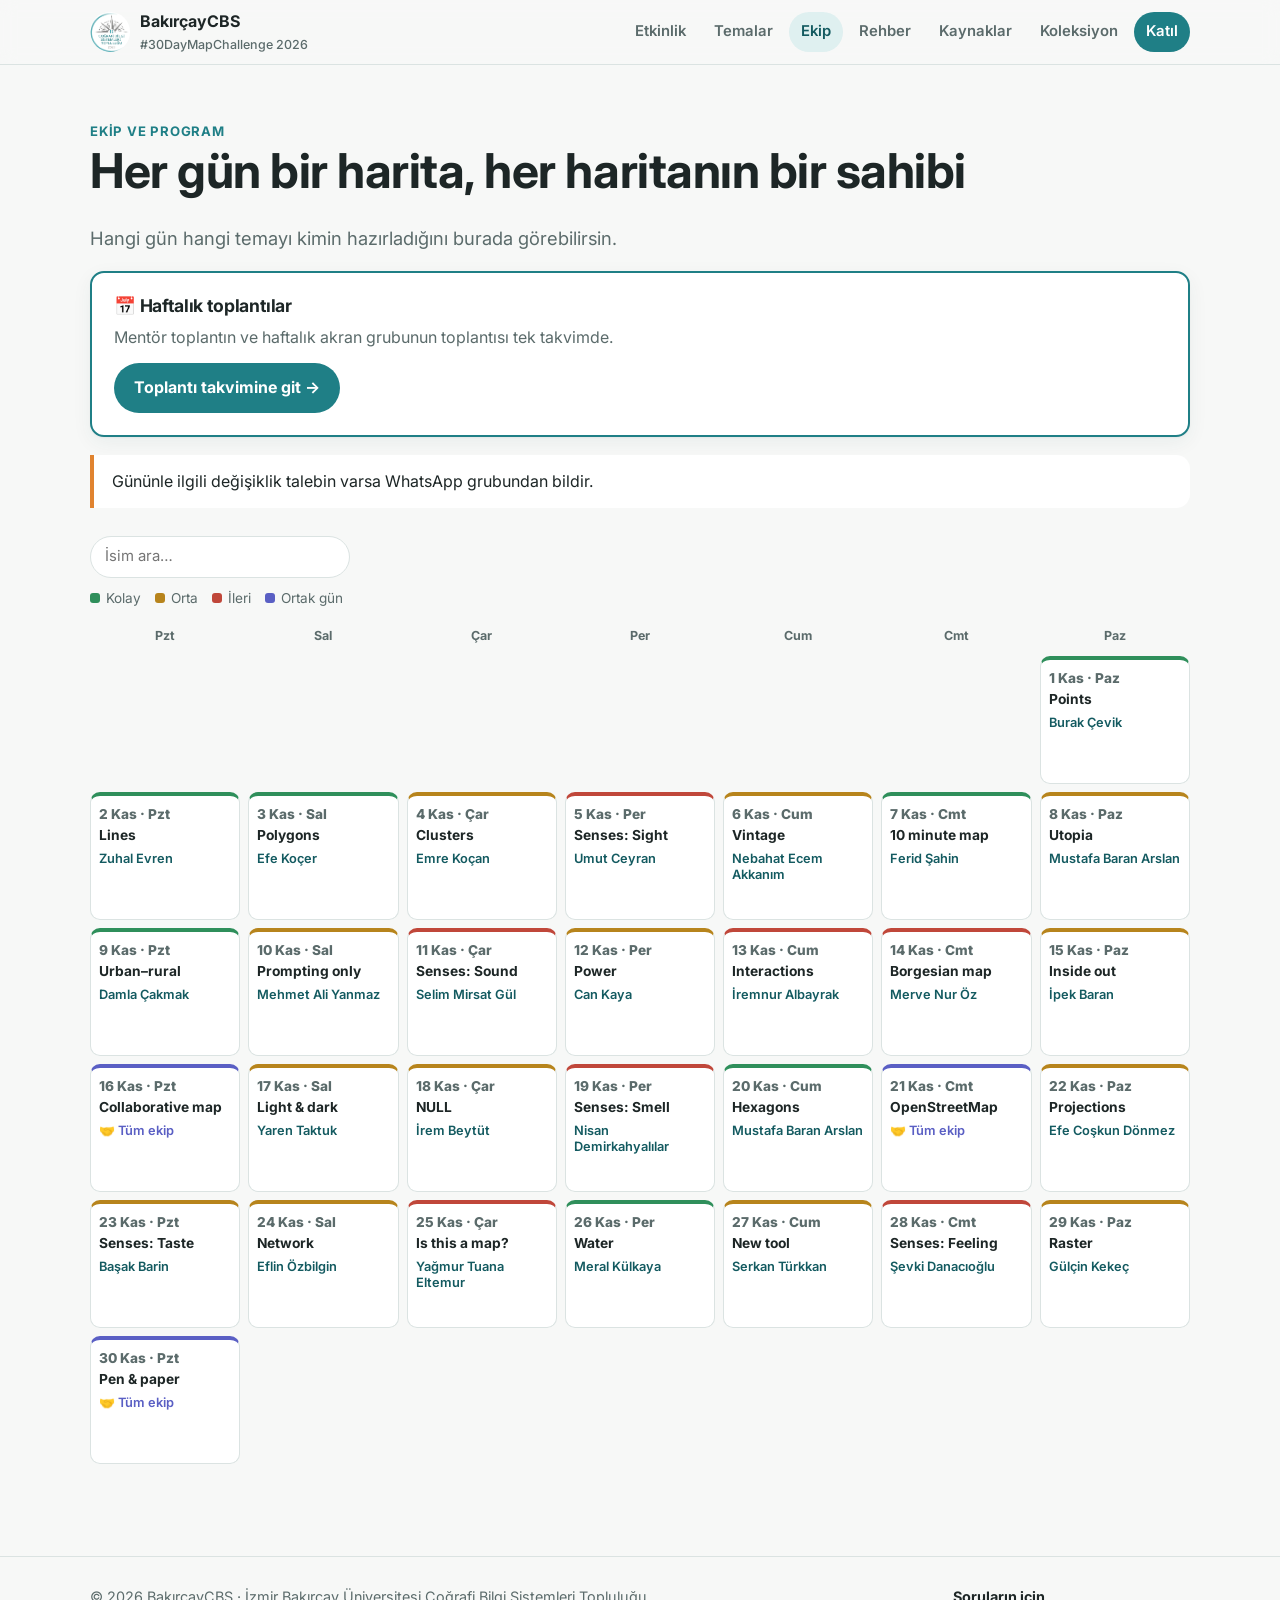
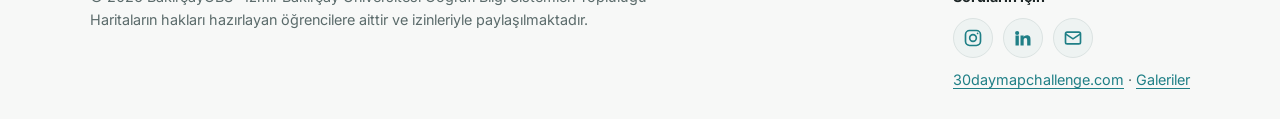
==== ekip.html @ 041f382f "Güncelleme" ====
<!doctype html>
<html lang="tr">
<head>
  <meta charset="utf-8">
  <meta name="viewport" content="width=device-width, initial-scale=1">
  <title>Ekip · BakırçayCBS #30DayMapChallenge 2026</title>
  <meta name="description" content="BakırçayCBS #30DayMapChallenge 2026 ekibi: hangi gün, hangi tema, kim hazırlıyor.">
  <link rel="icon" href="assets/logo.png">
  <link rel="preconnect" href="https://fonts.googleapis.com">
  <link href="https://fonts.googleapis.com/css2?family=Inter:wght@400;500;600;700;800&display=swap" rel="stylesheet">
  <link rel="stylesheet" href="assets/style.css">
</head>
<body data-page="ekip">
  <header id="site-header"></header>

  <main>
    <section class="hero" style="padding-bottom:12px">
      <div class="wrap">
        <div class="eyebrow">Ekip ve program</div>
        <h1>Her gün bir harita, her haritanın bir sahibi</h1>
        <p class="lead">Hangi gün hangi temayı kimin hazırladığını burada görebilirsin.</p>
        <div class="card" style="border:2px solid var(--brand);margin:18px 0">
          <h3 style="margin-top:0">📅 Haftalık toplantılar</h3>
          <p class="muted" style="margin-bottom:12px">Mentör toplantın ve haftalık akran grubunun toplantısı tek takvimde.</p>
          <div class="btn-row" style="margin-top:0"><a class="btn" href="takvim.html">Toplantı takvimine git →</a></div>
        </div>
        <div class="note">Gününle ilgili değişiklik talebin varsa WhatsApp grubundan bildir.</div>
      </div>
    </section>

    <section style="padding-top:0">
      <div class="wrap">
        <div class="ekip-bar">
          <label class="ara">
            <span class="sr-only">İsim ara</span>
            <input type="search" id="ekip-ara" placeholder="İsim ara…" autocomplete="off">
          </label>
        </div>
        <div class="legend">
          <span class="lvl-easy">Kolay</span><span class="lvl-mid">Orta</span>
          <span class="lvl-hard">İleri</span><span class="lvl-group">Ortak gün</span>
        </div>
        <div id="ekip-takvim" class="calendar ekip-cal"></div>
        <p class="muted" id="ara-sonuc" aria-live="polite"></p>
      </div>
    </section>
  </main>

  <dialog id="gun-detay" aria-labelledby="gd-baslik">
    <div class="gd-kutu" id="gd-icerik"></div>
  </dialog>

  <footer id="site-footer"></footer>
  <script src="assets/data.js"></script>
  <script src="assets/ornekler.js"></script>
  <script src="assets/ekip.js"></script>
  <script src="assets/_yerel_notlar.js" onerror="this.remove()"></script>
  <script src="assets/site.js"></script>
  <script src="assets/ekip-sayfa.js"></script>
</body>
</html>
---- assets/style.css ----
/* BakırçayCBS · #30DayMapChallenge 2026 */
:root {
  --bg: #f7f8f7;
  --surface: #ffffff;
  --surface-2: #eef3f2;
  --text: #1d2626;
  --muted: #5b6b6b;
  --line: #dbe3e2;
  --brand: #1f7f86;
  --brand-ink: #135a60;
  --brand-soft: #dff0f0;
  --accent: #e0832f;
  --easy: #2f8f5b;
  --mid: #b7841c;
  --hard: #c0473a;
  --group: #5a5fc4;
  --radius: 14px;
  --shadow: 0 1px 2px rgba(0,0,0,.04), 0 6px 20px rgba(20,60,60,.06);
}
@media (prefers-color-scheme: dark) {
  :root {
    --bg: #111717;
    --surface: #182121;
    --surface-2: #1f2a2a;
    --text: #e6eeed;
    --muted: #9db0ae;
    --line: #2b3838;
    --brand: #4fb7bd;
    --brand-ink: #8fd6da;
    --brand-soft: #1d3436;
    --accent: #f0a159;
    --easy: #5cc58b;
    --mid: #e0b04a;
    --hard: #ef7d70;
    --group: #9da1f0;
    --shadow: none;
  }
}

* { box-sizing: border-box; }
html { scroll-behavior: smooth; overflow-x: clip; }
body {
  margin: 0;
  background: var(--bg);
  color: var(--text);
  font: 16px/1.6 "Inter", system-ui, -apple-system, "Segoe UI", Roboto, sans-serif;
  -webkit-font-smoothing: antialiased;
}
img { max-width: 100%; display: block; }
a { color: var(--brand); text-underline-offset: 3px; }
a:hover { color: var(--brand-ink); }
h1, h2, h3 { line-height: 1.2; letter-spacing: -.01em; margin: 0 0 .5em; }
h1 { font-size: clamp(1.9rem, 4.5vw, 3rem); }
h2 { font-size: clamp(1.35rem, 2.6vw, 1.8rem); margin-top: 0; }
h3 { font-size: 1.1rem; }
p { margin: 0 0 1em; }
.wrap { width: min(1100px, 100% - 32px); margin-inline: auto; }

/* Header */
.site-header {
  position: sticky; top: 0; z-index: 10;
  background: color-mix(in srgb, var(--bg) 88%, transparent);
  backdrop-filter: blur(8px);
  border-bottom: 1px solid var(--line);
}
.site-header .wrap { display: flex; align-items: center; gap: 16px; min-height: 64px; flex-wrap: wrap; }
.brand { display: flex; align-items: center; gap: 10px; text-decoration: none; color: var(--text); font-weight: 700; }
.brand img { width: 40px; height: 40px; border-radius: 50%; background: #fff; }
.brand small { display: block; font-weight: 500; color: var(--muted); font-size: .78rem; }
.nav { display: flex; gap: 4px; margin-left: auto; flex-wrap: wrap; }
.nav a {
  text-decoration: none; color: var(--muted); font-weight: 600; font-size: .93rem;
  padding: 8px 12px; border-radius: 999px;
}
.nav a:hover { background: var(--surface-2); color: var(--text); }
.nav a[aria-current="page"] { background: var(--brand-soft); color: var(--brand-ink); }
.nav a.cta { background: var(--brand); color: #fff; }
.nav a.cta:hover { background: var(--brand-ink); color: #fff; }
@media (prefers-color-scheme: dark) { .nav a.cta { color: #0d1515; } .nav a.cta:hover { color: #0d1515; } }
@media (max-width: 640px) {
  .site-header { position: static; }
  .site-header .wrap { padding: 8px 0; gap: 8px; }
  .nav { margin-left: 0; width: 100%; }
  .nav a { padding: 6px 10px; font-size: .88rem; }
  .theme { scroll-margin-top: 12px; }
}

/* Hero */
.hero { padding: 56px 0 40px; }
.hero .eyebrow { color: var(--brand); font-weight: 700; letter-spacing: .06em; text-transform: uppercase; font-size: .82rem; }
.hero p.lead { font-size: 1.15rem; color: var(--muted); max-width: 680px; }
.hero-grid { display: grid; grid-template-columns: 1.4fr 1fr; gap: 32px; align-items: center; }
@media (max-width: 820px) { .hero-grid { grid-template-columns: 1fr; } }

.countdown {
  background: var(--surface); border: 1px solid var(--line); border-radius: var(--radius);
  padding: 22px; box-shadow: var(--shadow); text-align: center;
}
.countdown .num { font-size: 3.2rem; font-weight: 800; color: var(--brand); line-height: 1; }
.countdown .lbl { color: var(--muted); font-weight: 600; }

.btn {
  display: inline-flex; align-items: center; gap: 8px; text-decoration: none;
  background: var(--brand); color: #fff; font-weight: 700;
  padding: 12px 20px; border-radius: 999px; border: 0;
}
.btn:hover { background: var(--brand-ink); color: #fff; }
.btn.ghost { background: transparent; color: var(--brand); border: 1.5px solid var(--brand); }
.btn.ghost:hover { background: var(--brand-soft); color: var(--brand-ink); }
@media (prefers-color-scheme: dark) { .btn, .btn:hover { color: #0d1515; } }
.btn-row { display: flex; gap: 10px; flex-wrap: wrap; margin-top: 18px; }

/* Sections & cards */
section { padding: 36px 0; }
.card {
  background: var(--surface); border: 1px solid var(--line); border-radius: var(--radius);
  padding: 22px; box-shadow: var(--shadow);
}
.grid-3 { display: grid; grid-template-columns: repeat(3, minmax(0, 1fr)); gap: 16px; }
.grid-2 { display: grid; grid-template-columns: repeat(2, minmax(0, 1fr)); gap: 16px; }
@media (max-width: 820px) { .grid-3, .grid-2 { grid-template-columns: minmax(0, 1fr); } }
code { overflow-wrap: anywhere; }
.muted { color: var(--muted); }
.note {
  border-left: 4px solid var(--accent); background: var(--surface);
  padding: 14px 18px; border-radius: 0 var(--radius) var(--radius) 0; margin: 16px 0;
}

/* Calendar */
.calendar { display: grid; grid-template-columns: repeat(7, minmax(0, 1fr)); gap: 8px; }
.calendar > * { min-width: 0; overflow-wrap: anywhere; }
.calendar .dow { text-align: center; font-size: .78rem; font-weight: 700; color: var(--muted); padding-bottom: 2px; }
.day {
  display: flex; flex-direction: column; gap: 2px; min-height: 92px;
  text-decoration: none; color: var(--text);
  background: var(--surface); border: 1px solid var(--line); border-radius: 10px; padding: 8px;
  border-top: 4px solid var(--lvl, var(--line));
}
.day:hover { border-color: var(--brand); color: var(--text); }
.day .d { font-weight: 800; font-size: .85rem; color: var(--muted); }
.day .t { font-weight: 700; font-size: .86rem; line-height: 1.25; }
.day .tr { font-size: .76rem; color: var(--muted); line-height: 1.2; }
.day.empty { background: transparent; border: 0; }
.day.early { background: repeating-linear-gradient(-45deg, var(--surface), var(--surface) 8px, var(--surface-2) 8px, var(--surface-2) 16px); }
.day .tag { margin-top: auto; font-size: .72rem; font-weight: 700; color: var(--muted); }

/* Countdown grid */
.cd-grid { display: grid; grid-template-columns: repeat(4, 1fr); gap: 8px; margin: 12px 0 10px; }
.cd-grid > div { background: var(--surface-2); border-radius: 10px; padding: 10px 4px; display: flex; flex-direction: column; align-items: center; }
.cd-grid .num { font-size: 2.3rem; font-variant-numeric: tabular-nums; }
.cd-grid span:last-child { font-size: .78rem; color: var(--muted); font-weight: 600; }

/* Map anatomy */
.anatomy { display: grid; grid-template-columns: minmax(0, 420px) 1fr; gap: 28px; align-items: start; }
.anatomy svg { width: 100%; height: auto; border-radius: 10px; box-shadow: var(--shadow); border: 1px solid var(--line); background: #fff; }
.anatomy ol { padding-left: 0; list-style: none; counter-reset: a; margin: 0; display: grid; gap: 12px; }
.anatomy li { counter-increment: a; position: relative; padding-left: 42px; }
.anatomy li::before {
  content: counter(a); position: absolute; left: 0; top: 0; width: 28px; height: 28px; border-radius: 50%;
  background: var(--accent); color: #fff; font-weight: 800; display: grid; place-items: center; font-size: .9rem;
}
.anatomy li small { display: block; color: var(--muted); }
@media (max-width: 820px) { .anatomy { grid-template-columns: 1fr; } }

/* Deadline rule */
.rule-big { font-size: 1.6rem; font-weight: 800; color: var(--brand); line-height: 1.2; margin: 4px 0 8px; }

/* Resources */
.res-list { list-style: none; padding: 0; margin: 0; display: grid; gap: 10px; }
.res-list li { padding-bottom: 10px; border-bottom: 1px solid var(--line); }
.res-list li:last-child { border-bottom: 0; padding-bottom: 0; }
.res-list a { font-weight: 700; }
.res-list span { display: block; color: var(--muted); font-size: .9rem; }
.tips { display: grid; gap: 12px; margin-top: 16px; }
.tips details { background: var(--surface); border: 1px solid var(--line); border-radius: var(--radius); padding: 12px 16px; }
.tips summary { cursor: pointer; font-weight: 700; }
.tips ol { margin: 10px 0 0; padding-left: 20px; }
@media (max-width: 700px) {
  .calendar { grid-template-columns: repeat(2, minmax(0, 1fr)); }
  .calendar .dow, .day.empty { display: none; }
  .day { min-height: 0; }
}

/* Levels */
.lvl-easy { --lvl: var(--easy); }
.lvl-mid { --lvl: var(--mid); }
.lvl-hard { --lvl: var(--hard); }
.lvl-group { --lvl: var(--group); }
.badge {
  display: inline-block; font-size: .74rem; font-weight: 700; padding: 2px 9px; border-radius: 999px;
  color: var(--lvl); border: 1.5px solid var(--lvl);
}
.legend { display: flex; gap: 14px; flex-wrap: wrap; font-size: .85rem; color: var(--muted); margin: 10px 0 16px; }
.legend span::before { content: ""; display: inline-block; width: 10px; height: 10px; border-radius: 3px; background: var(--lvl); margin-right: 6px; }

/* Theme cards */
.filters { display: flex; gap: 8px; flex-wrap: wrap; margin: 8px 0 20px; }
.filters button {
  font: inherit; font-size: .88rem; font-weight: 600; cursor: pointer;
  background: var(--surface); color: var(--muted); border: 1px solid var(--line);
  padding: 7px 14px; border-radius: 999px;
}
.filters button[aria-pressed="true"] { background: var(--brand); color: #fff; border-color: var(--brand); }
@media (prefers-color-scheme: dark) { .filters button[aria-pressed="true"] { color: #0d1515; } }
.themes { display: grid; grid-template-columns: repeat(auto-fill, minmax(300px, 1fr)); gap: 16px; }
.theme { border-top: 4px solid var(--lvl); scroll-margin-top: 90px; }
.theme .head { display: flex; justify-content: space-between; align-items: baseline; gap: 8px; margin-bottom: 4px; }
.theme .num { font-size: .82rem; font-weight: 800; color: var(--muted); }
.theme h3 { margin: 0; }
.theme .tr { color: var(--muted); font-weight: 600; margin-bottom: 8px; }
.theme blockquote { margin: 0 0 10px; font-style: italic; color: var(--muted); font-size: .92rem; }
.theme dl { margin: 0; font-size: .9rem; }
.theme dt { font-weight: 700; margin-top: 8px; }
.theme dd { margin: 0; color: var(--text); }
.theme .flag { margin-top: 10px; font-size: .85rem; background: var(--surface-2); padding: 8px 10px; border-radius: 8px; }
.theme:target { outline: 3px solid var(--brand); }

/* Tables */
.table-wrap { overflow-x: auto; }
table { width: 100%; border-collapse: collapse; font-size: .93rem; }
th, td { text-align: left; padding: 10px 12px; border-bottom: 1px solid var(--line); vertical-align: top; }
th { color: var(--muted); font-size: .8rem; text-transform: uppercase; letter-spacing: .04em; }

/* Steps */
.steps { counter-reset: s; list-style: none; padding: 0; margin: 0; display: grid; gap: 12px; }
.steps li { counter-increment: s; position: relative; padding: 14px 16px 14px 56px; background: var(--surface); border: 1px solid var(--line); border-radius: var(--radius); }
.steps li::before {
  content: counter(s); position: absolute; left: 16px; top: 14px;
  width: 28px; height: 28px; border-radius: 50%; background: var(--brand-soft); color: var(--brand-ink);
  display: grid; place-items: center; font-weight: 800; font-size: .9rem;
}

/* Form embed */
.form-frame { width: 100%; min-height: 1400px; border: 0; border-radius: var(--radius); background: #fff; }

/* Collection */
.gallery { display: grid; grid-template-columns: repeat(auto-fill, minmax(260px, 1fr)); gap: 18px; }
.map-card { padding: 0; overflow: hidden; }
.map-card img { aspect-ratio: 4 / 5; object-fit: cover; width: 100%; background: var(--surface-2); }
.map-card .body { padding: 14px 16px; }
.map-card .meta { font-size: .85rem; color: var(--muted); }
.empty-state { text-align: center; padding: 48px 20px; }

/* Footer */
.site-footer { border-top: 1px solid var(--line); margin-top: 40px; padding: 28px 0; color: var(--muted); font-size: .9rem; }
.site-footer .wrap { display: flex; gap: 16px; justify-content: space-between; flex-wrap: wrap; }
.site-footer .contact { display: flex; flex-direction: column; gap: 4px; }
.site-footer .contact strong { color: var(--text); }
.contact-box { margin-top: 20px; }
.contact-box h3 { margin-top: 0; }
.contact-box .btn { overflow-wrap: anywhere; }

/* Example maps */
.ornekler { margin-top: 12px; border-top: 1px dashed var(--line); padding-top: 10px; font-size: .88rem; }
.ornekler summary { cursor: pointer; font-weight: 700; color: var(--brand-ink); }
.ornekler ul { list-style: none; padding: 0; margin: 8px 0; display: grid; gap: 8px; }
.ornekler li a { font-weight: 600; overflow-wrap: anywhere; }
.ornekler li span { display: block; color: var(--muted); font-size: .8rem; }
.ornekler small { color: var(--muted); }

/* İletişim ikonları */
.social { display: flex; gap: 10px; margin: 6px 0; }
.social a { width: 40px; height: 40px; border-radius: 50%; display: grid; place-items: center; background: var(--surface-2); color: var(--brand); border: 1px solid var(--line); text-decoration: none; }
.social a:hover, .social a:focus-visible { background: var(--brand); color: #fff; border-color: var(--brand); }

/* Ekip sayfası */
.sr-only { position: absolute; width: 1px; height: 1px; overflow: hidden; clip: rect(0 0 0 0); white-space: nowrap; }
.stats { display: grid; grid-template-columns: repeat(5, minmax(0, 1fr)); gap: 10px; margin-top: 18px; max-width: 760px; }
.stats > div { background: var(--surface); border: 1px solid var(--line); border-radius: 12px; padding: 12px 8px; text-align: center; display: flex; flex-direction: column; }
.stats .num { font-size: 1.7rem; font-weight: 800; color: var(--brand); line-height: 1.1; font-variant-numeric: tabular-nums; }
.stats span:last-child { font-size: .78rem; color: var(--muted); font-weight: 600; }
@media (max-width: 640px) { .stats { grid-template-columns: repeat(3, minmax(0, 1fr)); } }
.ekip-bar { display: flex; justify-content: space-between; align-items: center; gap: 12px; flex-wrap: wrap; }
.ekip-bar .filters { margin: 0; }
.ara input { font: inherit; font-size: .93rem; padding: 8px 14px; border-radius: 999px; border: 1px solid var(--line); background: var(--surface); color: var(--text); width: min(260px, 100%); }
.ara input:focus { outline: 2px solid var(--brand); border-color: var(--brand); }
.ekip-cal .day { min-height: 128px; cursor: pointer; }
.ekip-cal .day .d { display: flex; align-items: center; gap: 6px; }
.ekip-cal .kisiler { display: flex; flex-direction: column; gap: 1px; margin-top: 4px; }
.kisi { font-size: .8rem; font-weight: 600; color: var(--brand-ink); line-height: 1.3; border-radius: 4px; }
.kisi.bos { color: var(--muted); font-weight: 500; font-style: italic; }
.kisi.hep { color: var(--group); }
.kisi.bulundu { background: color-mix(in srgb, var(--accent) 28%, transparent); }
.soluk { opacity: .28; }
.yerel { white-space: nowrap; font-style: normal; font-size: .66rem; font-weight: 700; color: var(--muted); border: 1px solid var(--line); border-radius: 999px; padding: 0 5px; margin-left: 4px; vertical-align: 1px; }
.yerel.teklif, .yerel.gec { color: var(--accent); border-color: var(--accent); }
.yerel-nokta { width: 8px; height: 8px; border-radius: 50%; background: var(--accent); display: inline-block; }
#ekip-liste { padding: 8px 16px 16px; }
#ekip-liste tr[data-n] { cursor: pointer; }
#ekip-liste tbody tr:hover, #ekip-liste tbody tr:focus-visible { background: var(--surface-2); outline: none; }
.lvl-cizgi { display: inline-block; width: 10px; height: 10px; border-radius: 3px; background: var(--lvl); margin-right: 6px; }

/* Gün detayı */
#gun-detay { border: 0; padding: 0; border-radius: var(--radius); background: var(--surface); color: var(--text); width: min(640px, 100% - 32px); max-height: calc(100vh - 48px); box-shadow: 0 20px 60px rgba(0,0,0,.25); }
#gun-detay::backdrop { background: rgba(10, 25, 25, .55); }
.gd-kutu { padding: 22px 24px 20px; }
.gd-ust { display: flex; align-items: center; gap: 10px; margin-bottom: 8px; }
.gd-ust .num { font-size: .82rem; font-weight: 800; color: var(--muted); }
.gd-kapat { margin-left: auto; font: inherit; font-size: 1.6rem; line-height: 1; background: none; border: 0; color: var(--muted); cursor: pointer; padding: 0 4px; border-radius: 8px; }
.gd-kapat:hover, .gd-kapat:focus-visible { color: var(--text); background: var(--surface-2); }
#gun-detay h2 { margin: 0; }
.gd-tr { color: var(--muted); font-weight: 600; margin-bottom: 8px; }
#gun-detay blockquote { margin: 0 0 14px; font-style: italic; color: var(--muted); }
.gd-blok { margin-top: 14px; }
.gd-blok h3 { font-size: .8rem; text-transform: uppercase; letter-spacing: .05em; color: var(--muted); margin-bottom: 6px; }
.gd-kisiler { display: flex; flex-wrap: wrap; gap: 8px; }
.gd-kisiler .kisi { font-size: 1rem; background: var(--brand-soft); padding: 6px 12px; border-radius: 999px; }
.gd-tarih { display: grid; grid-template-columns: repeat(2, minmax(0, 1fr)); gap: 10px; margin: 14px 0 0; }
.gd-tarih > div { background: var(--surface-2); border-radius: 10px; padding: 10px 12px; }
.gd-tarih dt { font-size: .78rem; font-weight: 700; color: var(--muted); }
.gd-tarih dd { margin: 0; font-weight: 700; }
.gd-bos { border: 1.5px dashed var(--line); border-radius: 12px; padding: 22px; text-align: center; color: var(--muted); }
.gd-harita { margin: 0; }
.gd-harita img { border-radius: 10px; border: 1px solid var(--line); max-height: 60vh; margin-inline: auto; }
.gd-harita figcaption { margin-top: 8px; font-size: .92rem; }
.gd-yerel { margin-top: 14px; border-left: 4px solid var(--accent); background: var(--surface-2); padding: 10px 14px; border-radius: 0 10px 10px 0; font-size: .9rem; }
.gd-yerel ul { margin: 6px 0 0; padding-left: 18px; }
.gd-alt { display: flex; justify-content: space-between; align-items: center; gap: 10px; flex-wrap: wrap; margin-top: 18px; padding-top: 14px; border-top: 1px solid var(--line); }
.gd-gez { display: flex; gap: 8px; }
.gd-gez .btn { padding: 6px 14px; }
.senaryo { margin-top: 18px; max-width: 760px; padding: 16px 18px; border-left: 4px solid var(--accent); }
.senaryo .filters { margin: 10px 0 8px; }
.senaryo-tablo { font-size: .88rem; }
.senaryo-tablo th, .senaryo-tablo td { padding: 5px 10px; }
.senaryo-tablo td:not(:first-child), .senaryo-tablo th:not(:first-child) { text-align: center; font-variant-numeric: tabular-nums; }
.senaryo-tablo td.aktif { font-weight: 800; color: var(--brand-ink); background: var(--brand-soft); }
.day.degisti, tr.degisti td:first-child { box-shadow: inset 0 0 0 2px var(--accent); }
.degisti-ornek { display: inline-block; width: 12px; height: 12px; border-radius: 3px; box-shadow: inset 0 0 0 2px var(--accent); vertical-align: -1px; }
.yerel.sinif { color: var(--muted); }
.yerel.den { color: var(--brand-ink); border-color: var(--brand); }
.yerel.eski { color: var(--accent); border-style: dashed; border-color: var(--accent); }
.aday { display: block; font-size: .72rem; color: var(--accent); line-height: 1.3; margin-top: 2px; }
.aday b { font-weight: 700; }
.bosta-liste { list-style: none; margin: 10px 0 0; padding: 0; display: grid; grid-template-columns: repeat(auto-fill, minmax(230px, 1fr)); gap: 6px 16px; }
.bosta-liste li { display: flex; justify-content: space-between; align-items: center; gap: 8px; border-bottom: 1px solid var(--line); padding: 4px 0; }
.tercihler { display: flex; gap: 4px; }
.tercihler a { font-size: .75rem; font-weight: 700; min-width: 26px; text-align: center; padding: 1px 6px; border-radius: 999px; background: var(--brand-soft); color: var(--brand-ink); text-decoration: none; }
.tercihler a.dolu { background: transparent; color: var(--muted); text-decoration: line-through; border: 1px solid var(--line); }

/* Kamp sayfası */
.kamp-icindekiler { display: flex; flex-wrap: wrap; gap: 8px; margin-top: 16px; }
.kamp-icindekiler a { font-size: .85rem; font-weight: 600; text-decoration: none; padding: 6px 12px; border-radius: 999px; background: var(--surface); border: 1px solid var(--line); color: var(--brand-ink); }
.kamp-icindekiler a:hover { border-color: var(--brand); }
section[id] { scroll-margin-top: 80px; }
.adimlar { list-style: none; padding: 0; margin: 0; display: grid; gap: 10px; }
.adimlar li { background: var(--surface); border: 1px solid var(--line); border-radius: var(--radius); padding: 14px 16px 14px 92px; position: relative; }
.adimlar .zaman { position: absolute; left: 16px; top: 14px; font-weight: 800; color: var(--brand); font-variant-numeric: tabular-nums; }
.adimlar p { margin: 4px 0 8px; color: var(--muted); }
.yz { display: inline-block; font-size: .78rem; font-weight: 700; padding: 2px 10px; border-radius: 999px; border: 1.5px solid var(--yz); color: var(--yz); }
.y-yesil { --yz: var(--easy); } .y-sari { --yz: var(--mid); } .y-kirmizi { --yz: var(--hard); }
.isik .card { border-top: 4px solid var(--yz); }
.isik ul { margin: 0; padding-left: 18px; display: grid; gap: 6px; font-size: .93rem; }
.promptlar { display: grid; grid-template-columns: repeat(auto-fill, minmax(min(100%, 420px), 1fr)); gap: 14px; }
.prompt-ust { display: flex; justify-content: space-between; align-items: center; gap: 10px; margin-bottom: 8px; }
.prompt pre, .sablon { white-space: pre-wrap; overflow-wrap: anywhere; font: .88rem/1.55 ui-monospace, "Cascadia Mono", Consolas, monospace; background: var(--surface-2); padding: 12px 14px; border-radius: 10px; margin: 0 0 10px; }
.kopyala { padding: 6px 14px; font-size: .85rem; cursor: pointer; font-family: inherit; }
.moduller { display: grid; gap: 14px; }
.modul { scroll-margin-top: 80px; }
.modul-ust { display: flex; align-items: center; gap: 12px; margin-bottom: 4px; }
.modul-ust h3 { margin: 0; }
.modul-no { width: 32px; height: 32px; border-radius: 50%; display: grid; place-items: center; background: var(--brand-soft); color: var(--brand-ink); font-weight: 800; flex: none; }
.modul .res-list { margin: 10px 0; }
.alistirma { background: var(--surface-2); border-radius: 10px; padding: 10px 14px; font-size: .92rem; margin-top: 10px; }
.kontrol-listesi { list-style: none; padding: 0; margin: 0; display: grid; gap: 8px; }
.kontrol-listesi label { display: flex; gap: 10px; align-items: flex-start; cursor: pointer; }
.kontrol-listesi input { width: 18px; height: 18px; margin-top: 3px; accent-color: var(--brand); flex: none; }
@media (max-width: 640px) { .adimlar li { padding-left: 16px; } .adimlar .zaman { position: static; display: block; } }
.kgrup { border-top: 1px solid var(--line); padding: 10px 0 2px; }
.kgrup summary { cursor: pointer; font-weight: 700; color: var(--brand-ink); }
.kgrup .res-list { margin: 10px 0 6px; }

/* Toplantı takvimi */
.t-genel { --tc: #1f7f86; } .t-mentor { --tc: #5a5fc4; } .t-akran { --tc: #2f8f5b; } .t-koord { --tc: #b7841c; } .t-final { --tc: #c0473a; }
@media (prefers-color-scheme: dark) { .t-genel { --tc: #4fb7bd; } .t-mentor { --tc: #9da1f0; } .t-akran { --tc: #5cc58b; } .t-koord { --tc: #e0b04a; } .t-final { --tc: #ef7d70; } }
.takvim-bar { display: flex; flex-wrap: wrap; gap: 12px; align-items: center; justify-content: space-between; margin-bottom: 14px; }
.takvim-bar .filters { margin: 0; }
.takvim-bar .filters button i { display: inline-block; width: 10px; height: 10px; border-radius: 3px; background: var(--tc); margin-right: 6px; }
.takvim-bar .filters button[aria-pressed="false"] { opacity: .45; text-decoration: line-through; }
.takvim-bar .filters button[aria-pressed="true"] { background: var(--surface); color: var(--text); border-color: var(--tc); }
.kisi-sec { display: flex; align-items: center; gap: 8px; font-weight: 700; }
.kisi-sec select { font: inherit; padding: 8px 12px; border-radius: 999px; border: 1px solid var(--line); background: var(--surface); color: var(--text); max-width: 230px; }
.tk { display: grid; gap: 16px; }
.tk-hafta { background: var(--surface); border: 1px solid var(--line); border-radius: var(--radius); overflow: hidden; }
.tk-baslik { display: flex; justify-content: space-between; gap: 8px; padding: 10px 14px; background: var(--surface-2); font-size: .92rem; }
.tk-baslik span { color: var(--muted); }
.tk-gunler { display: grid; grid-template-columns: repeat(7, minmax(0, 1fr)); }
.tk-gun { border-left: 1px solid var(--line); padding: 8px 6px; min-height: 96px; display: flex; flex-direction: column; gap: 5px; min-width: 0; }
.tk-gun:first-child { border-left: 0; }
.tk-gun.hs { background: color-mix(in srgb, var(--surface-2) 45%, transparent); }
.tk-gun.bugun { box-shadow: inset 0 0 0 2px var(--accent); }
.tk-tarih { font-size: .78rem; color: var(--muted); }
.tk-tarih b { color: var(--text); font-size: .95rem; }
.tk-olay { border-left: 3px solid var(--tc); background: color-mix(in srgb, var(--tc) 12%, transparent); border-radius: 4px 6px 6px 4px; padding: 4px 6px; font-size: .76rem; line-height: 1.3; overflow-wrap: anywhere; }
.tk-olay .tk-saat { font-weight: 800; color: var(--tc); margin-right: 4px; }
.tk-olay .tk-ad { font-weight: 700; }
.tk-olay small { display: block; color: var(--muted); font-size: .7rem; }
.tk-olay.plan { border-left-style: dashed; background: transparent; outline: 1px dashed color-mix(in srgb, var(--tc) 50%, transparent); }
@media (max-width: 820px) {
  .tk-gunler { grid-template-columns: minmax(0, 1fr); }
  .tk-gun { border-left: 0; border-top: 1px solid var(--line); min-height: 0; flex-direction: row; flex-wrap: wrap; align-items: flex-start; }
  .tk-gun.bos { display: none; }
  .tk-tarih { width: 72px; flex: none; padding-top: 4px; }
  .tk-olay { flex: 1 1 200px; font-size: .82rem; }
}
.steps-kisa { margin: 0 0 12px; padding-left: 20px; display: grid; gap: 6px; }
.akran-gruplar { display: grid; gap: 8px; font-size: .9rem; }
.akran-gruplar span { display: block; color: var(--muted); }
.akran-tablo td, .akran-tablo th { text-align: center; white-space: nowrap; }
.akran-tablo td:first-child, .akran-tablo th:first-child { text-align: left; }
.akran-tablo td.eksik { color: var(--hard); font-weight: 600; }
.durum { font-size: .82rem; font-weight: 600; }
.durum.yapildi { color: var(--easy); } .durum.plan { color: var(--mid); }
/* Toplantı takvimi: challenge takvimi ızgarası */
.tk-cal .day { min-height: 118px; gap: 4px; cursor: default; }
.tk-cal .day:hover { border-color: var(--line); }
.tk-cal .day.tk-disi { --lvl: var(--line); background: color-mix(in srgb, var(--surface-2) 60%, var(--surface)); }
.tk-cal .day.bugun { outline: 2px solid var(--accent); outline-offset: -2px; }
.tk-cal .day .t { margin-bottom: 2px; }
.tk-cal .tk-olay { font-size: .72rem; padding: 3px 5px; }
.tk-cal .tk-olay .tk-saat { display: block; margin: 0; }
.tk-cal .tk-olay small { font-size: .68rem; }
@media (max-width: 700px) {
  .tk-cal .day.bos { display: none; }
  .tk-cal .tk-olay { font-size: .78rem; }
}
.hafta-sec { margin: 0 0 6px; }
.hafta-sec button { padding: 5px 11px; font-size: .8rem; }
.akran-gruplar .benim, .akran-tablo td.benim { background: color-mix(in srgb, var(--accent) 14%, transparent); border-radius: 8px; }
.akran-gruplar > div:not(.filters) { padding: 4px 6px; }
.akran-tablo td { white-space: normal; min-width: 150px; vertical-align: top; text-align: left; }
.akran-tablo .uyeler { display: block; font-size: .72rem; color: var(--muted); margin-top: 3px; }
.akran-tablo .katilmayan { display: block; font-size: .76rem; color: var(--hard); font-weight: 600; }
.durum.eksik { color: var(--hard); }
.tk-olay.eksikli small { color: var(--hard); font-weight: 600; }
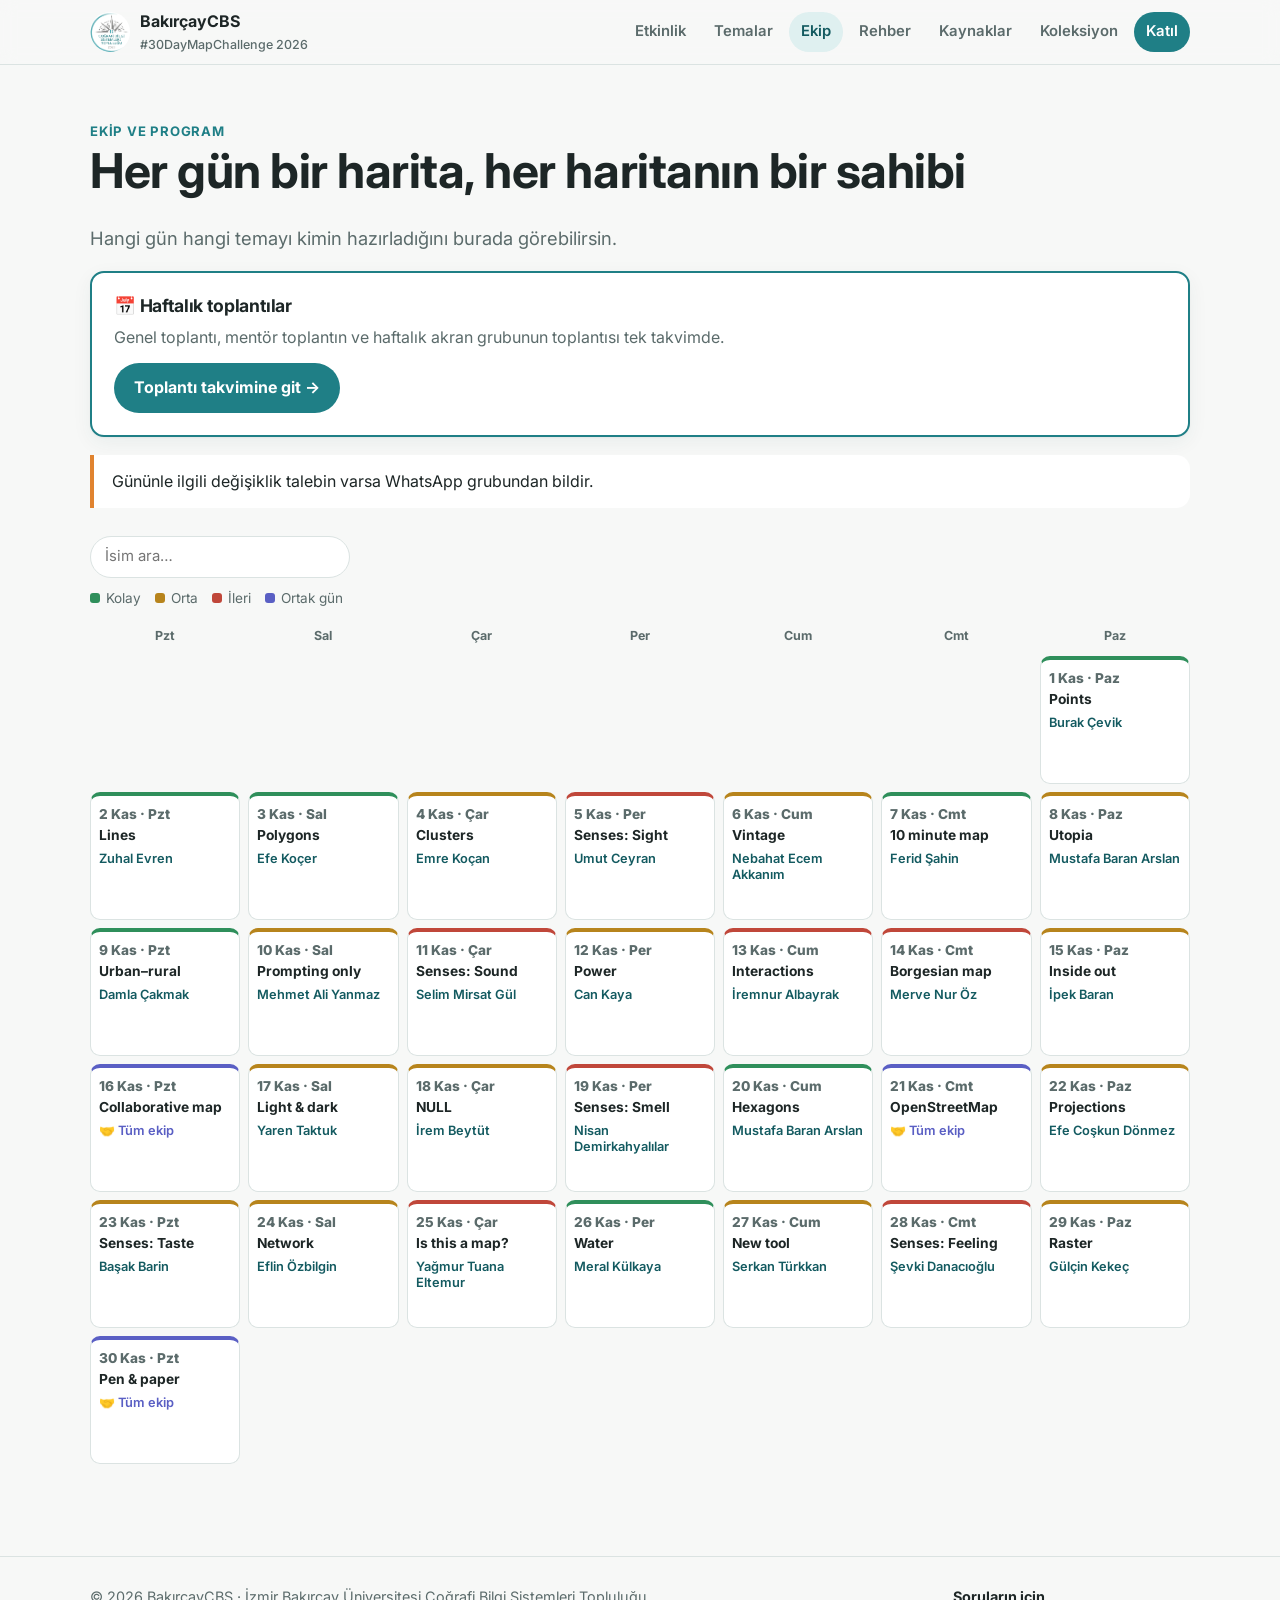
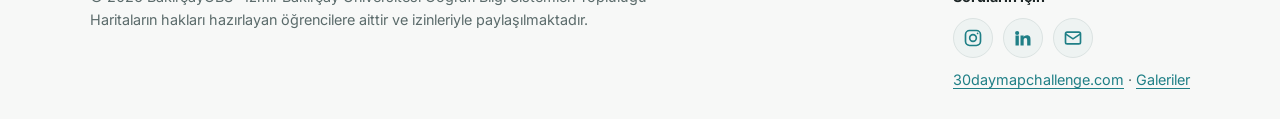
==== commit a69287d7: "Güncelleme" ====
--- a/ekip.html
+++ b/ekip.html
@@ -21,7 +21,7 @@
         <p class="lead">Hangi gün hangi temayı kimin hazırladığını burada görebilirsin.</p>
         <div class="card" style="border:2px solid var(--brand);margin:18px 0">
           <h3 style="margin-top:0">📅 Haftalık toplantılar</h3>
-          <p class="muted" style="margin-bottom:12px">Mentör toplantın ve haftalık akran grubunun toplantısı tek takvimde.</p>
+          <p class="muted" style="margin-bottom:12px">Genel toplantı, mentör toplantın ve haftalık akran grubunun toplantısı tek takvimde.</p>
           <div class="btn-row" style="margin-top:0"><a class="btn" href="takvim.html">Toplantı takvimine git →</a></div>
         </div>
         <div class="note">Gününle ilgili değişiklik talebin varsa WhatsApp grubundan bildir.</div>
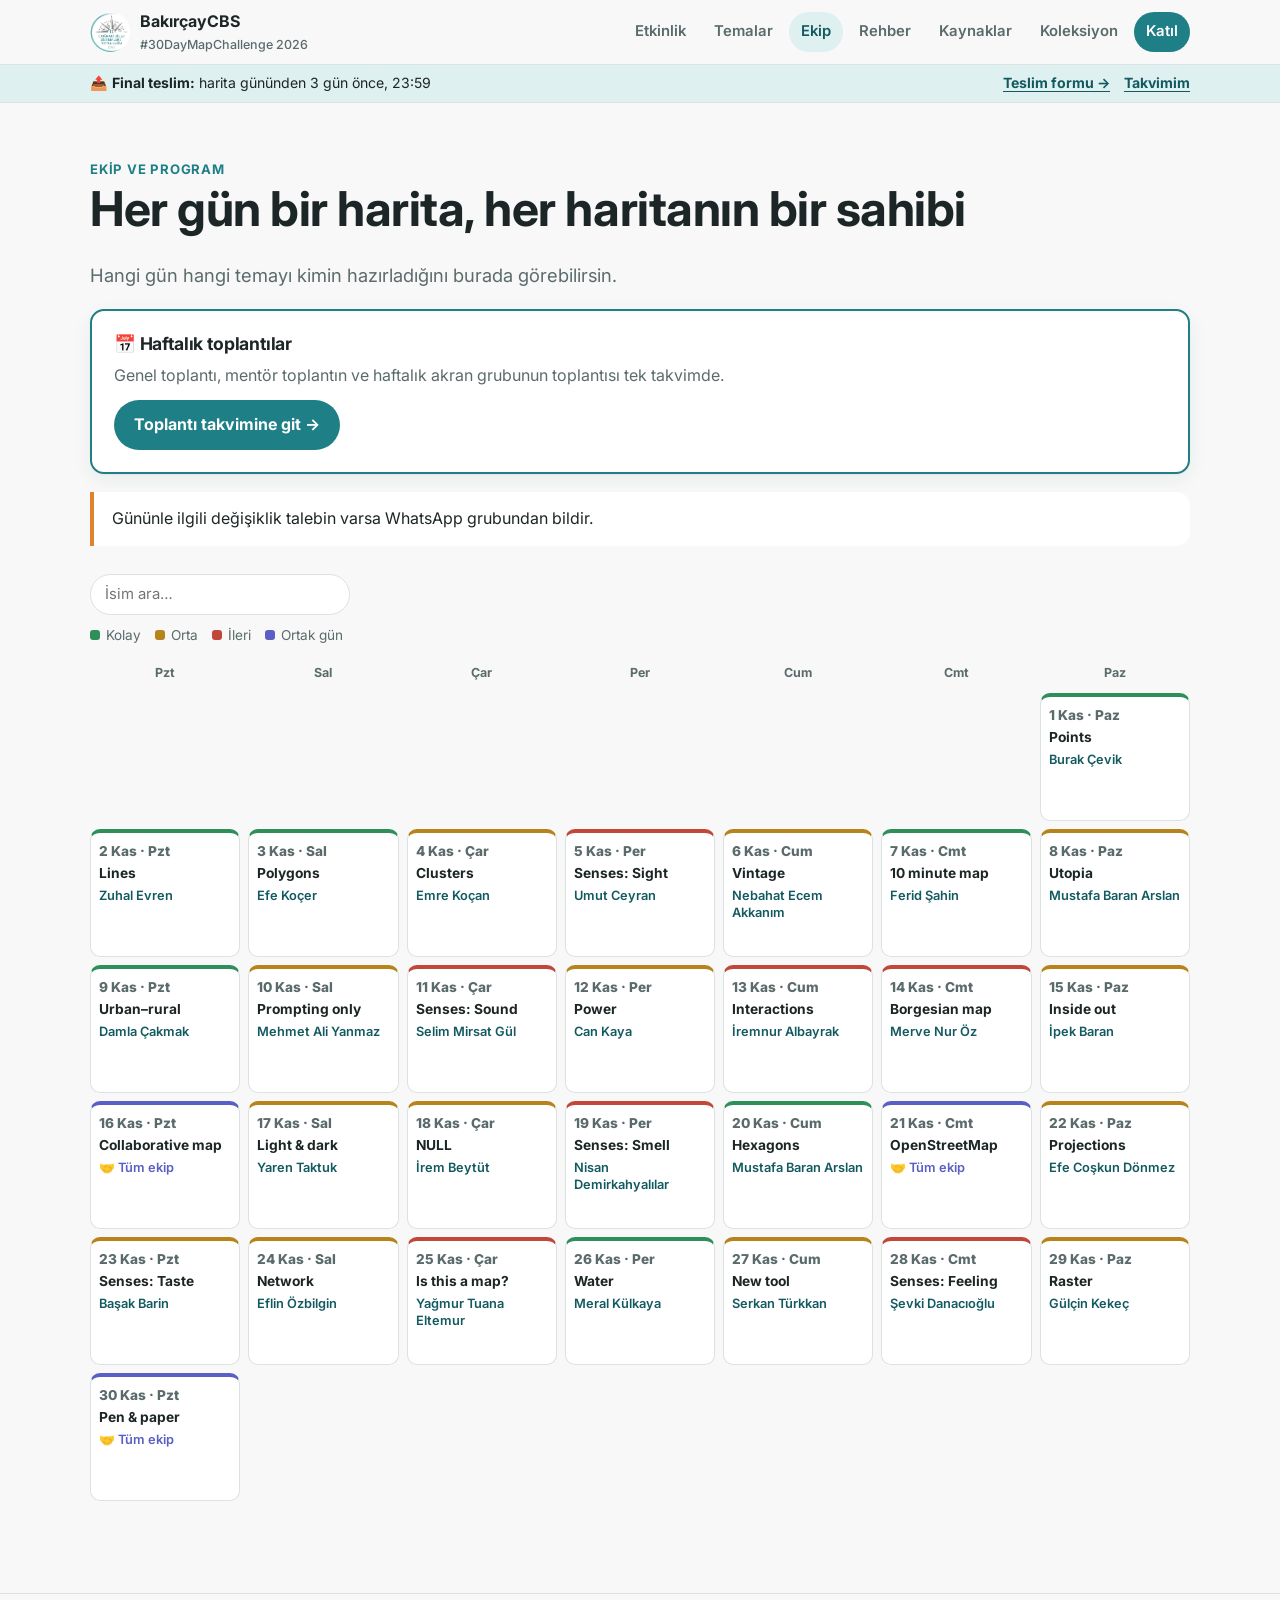
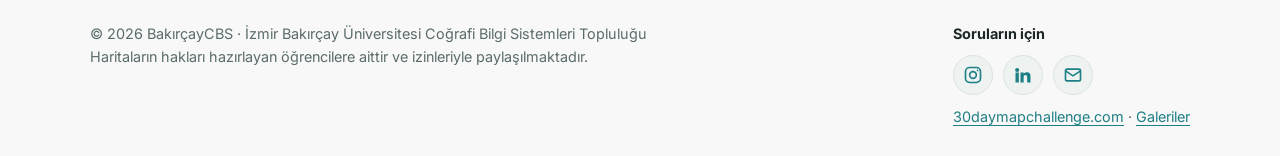
==== commit 1ee3b770: "Güncelleme" ====
--- a/ekip.html
+++ b/ekip.html
@@ -8,7 +8,7 @@
   <link rel="icon" href="assets/logo.png">
   <link rel="preconnect" href="https://fonts.googleapis.com">
   <link href="https://fonts.googleapis.com/css2?family=Inter:wght@400;500;600;700;800&display=swap" rel="stylesheet">
-  <link rel="stylesheet" href="assets/style.css">
+  <link rel="stylesheet" href="assets/style.css?v=202610301719">
 </head>
 <body data-page="ekip">
   <header id="site-header"></header>
@@ -51,11 +51,11 @@
   </dialog>
 
   <footer id="site-footer"></footer>
-  <script src="assets/data.js"></script>
-  <script src="assets/ornekler.js"></script>
-  <script src="assets/ekip.js"></script>
-  <script src="assets/_yerel_notlar.js" onerror="this.remove()"></script>
-  <script src="assets/site.js"></script>
-  <script src="assets/ekip-sayfa.js"></script>
+  <script src="assets/data.js?v=202610301719"></script>
+  <script src="assets/ornekler.js?v=202610301719"></script>
+  <script src="assets/ekip.js?v=202610301719"></script>
+  <script src="assets/_yerel_notlar.js?v=202610301719" onerror="this.remove()"></script>
+  <script src="assets/site.js?v=202610301719"></script>
+  <script src="assets/ekip-sayfa.js?v=202610301719"></script>
 </body>
 </html>
--- a/assets/style.css
+++ b/assets/style.css
@@ -426,9 +426,45 @@
 .hafta-sec { margin: 0 0 6px; }
 .hafta-sec button { padding: 5px 11px; font-size: .8rem; }
 .akran-gruplar .benim, .akran-tablo td.benim { background: color-mix(in srgb, var(--accent) 14%, transparent); border-radius: 8px; }
+.mentor-ekipler .benim { background: color-mix(in srgb, var(--accent) 14%, transparent); border-radius: 8px; }
+.mentor-ekipler ul { margin: 0; padding-left: 18px; }
 .akran-gruplar > div:not(.filters) { padding: 4px 6px; }
 .akran-tablo td { white-space: normal; min-width: 150px; vertical-align: top; text-align: left; }
 .akran-tablo .uyeler { display: block; font-size: .72rem; color: var(--muted); margin-top: 3px; }
 .akran-tablo .katilmayan { display: block; font-size: .76rem; color: var(--hard); font-weight: 600; }
 .durum.eksik { color: var(--hard); }
 .tk-olay.eksikli small { color: var(--hard); font-weight: 600; }
+.hafta-sec button small { display: block; font-size: .7rem; font-weight: 500; opacity: .8; }
+.hafta-baslik { margin: 6px 0 4px; font-size: .92rem; }
+
+/* Kamp: numaralı adımlar */
+.adim-tarih { display: flex; flex-wrap: wrap; gap: 10px; align-items: center; margin: 0 0 14px; padding: 14px 16px; }
+.adim-tarih select { font: inherit; padding: 8px 12px; border-radius: 999px; border: 1px solid var(--line); background: var(--surface); color: var(--text); max-width: 100%; }
+.adimlar li { padding-left: 64px; }
+.adimlar .adim-no { position: absolute; left: 16px; top: 14px; width: 32px; height: 32px; border-radius: 50%; background: var(--brand); color: #fff; font-weight: 800; display: grid; place-items: center; }
+.adimlar .ne-zaman { display: block; font-size: .88rem; font-weight: 600; color: var(--brand-ink); margin-top: 2px; }
+.adimlar li.final .adim-no { background: var(--accent); }
+.adimlar li.final .ne-zaman { color: var(--accent); }
+.adimlar li.gecti .ne-zaman { color: var(--hard); }
+@media (prefers-color-scheme: dark) { .adimlar .adim-no { color: #0d1515; } }
+@media (max-width: 640px) { .adimlar li { padding-left: 60px; } }
+
+.isik .kod-not { margin: 10px 0 0; font-size: .86rem; border-top: 1px dashed var(--line); padding-top: 8px; }
+
+.t-paylasim { --tc: #e0832f; }
+@media (prefers-color-scheme: dark) { .t-paylasim { --tc: #f0a159; } }
+.tk-olay.t-paylasim { background: color-mix(in srgb, var(--tc) 22%, transparent); font-weight: 700; }
+
+.tk-olay.t-final { background: color-mix(in srgb, var(--tc) 18%, transparent); font-weight: 700; }
+
+/* Onay durumu */
+.onay-tablo td, .onay-tablo th { white-space: nowrap; }
+.onay-tablo td:nth-child(2) { white-space: normal; }
+.onay-tablo tr.yakin td { background: color-mix(in srgb, var(--accent) 12%, transparent); }
+.onay-tablo tr.gecmis td { opacity: .6; }
+
+/* Final teslim şeridi */
+.teslim-serit { background: var(--brand-soft); border-bottom: 1px solid var(--line); font-size: .88rem; }
+.teslim-serit .wrap { display: flex; flex-wrap: wrap; justify-content: space-between; align-items: center; gap: 4px 14px; padding: 7px 0; }
+.teslim-serit .teslim-linkler { display: flex; gap: 14px; }
+.teslim-serit a { font-weight: 700; color: var(--brand-ink); }
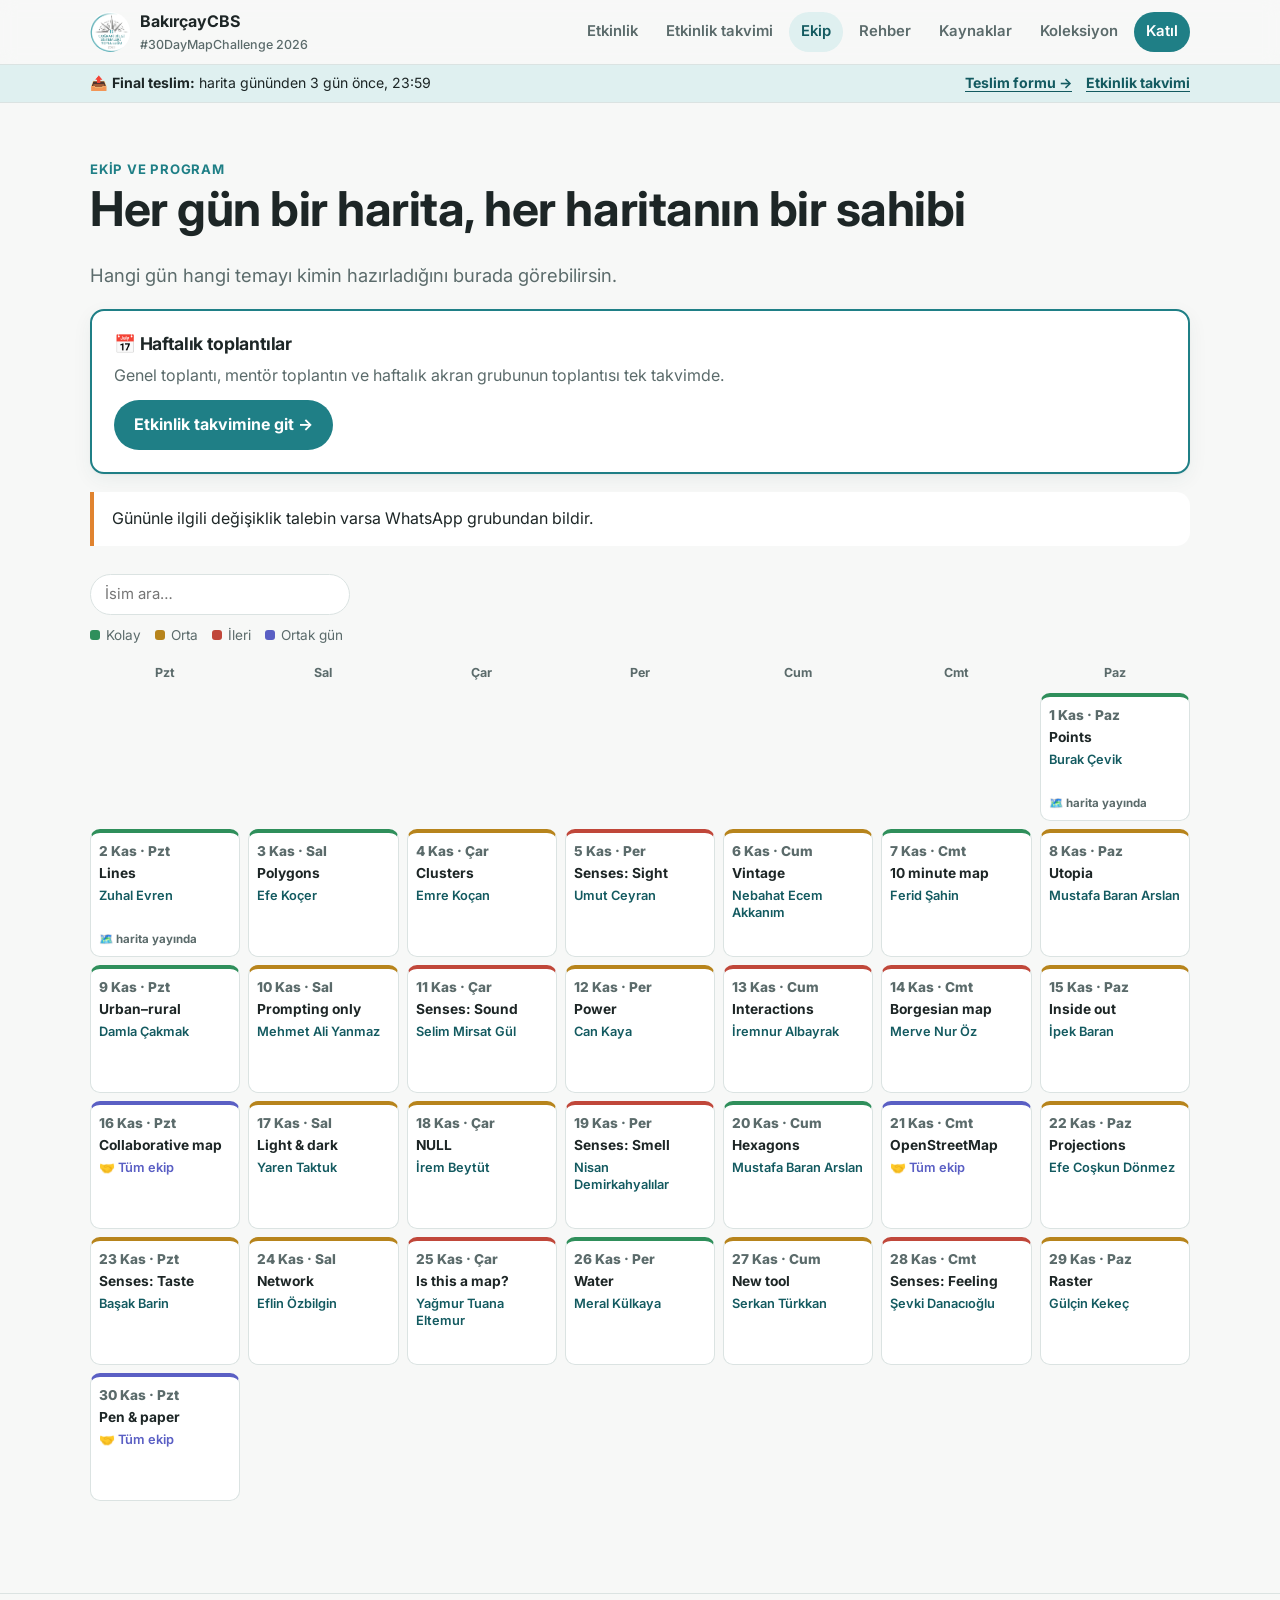
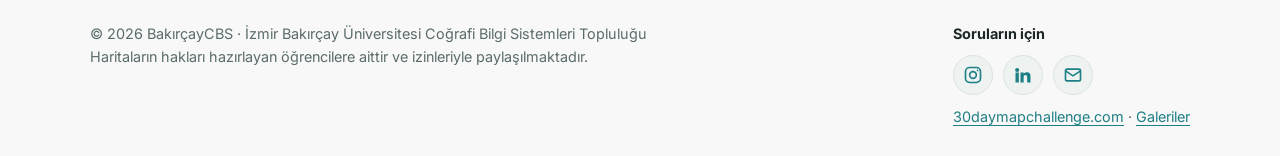
==== commit e690efce: "Güncelleme" ====
--- a/ekip.html
+++ b/ekip.html
@@ -8,7 +8,7 @@
   <link rel="icon" href="assets/logo.png">
   <link rel="preconnect" href="https://fonts.googleapis.com">
   <link href="https://fonts.googleapis.com/css2?family=Inter:wght@400;500;600;700;800&display=swap" rel="stylesheet">
-  <link rel="stylesheet" href="assets/style.css?v=202610301719">
+  <link rel="stylesheet" href="assets/style.css?v=202610311930">
 </head>
 <body data-page="ekip">
   <header id="site-header"></header>
@@ -22,7 +22,7 @@
         <div class="card" style="border:2px solid var(--brand);margin:18px 0">
           <h3 style="margin-top:0">📅 Haftalık toplantılar</h3>
           <p class="muted" style="margin-bottom:12px">Genel toplantı, mentör toplantın ve haftalık akran grubunun toplantısı tek takvimde.</p>
-          <div class="btn-row" style="margin-top:0"><a class="btn" href="takvim.html">Toplantı takvimine git →</a></div>
+          <div class="btn-row" style="margin-top:0"><a class="btn" href="takvim.html">Etkinlik takvimine git →</a></div>
         </div>
         <div class="note">Gününle ilgili değişiklik talebin varsa WhatsApp grubundan bildir.</div>
       </div>
@@ -51,11 +51,11 @@
   </dialog>
 
   <footer id="site-footer"></footer>
-  <script src="assets/data.js?v=202610301719"></script>
-  <script src="assets/ornekler.js?v=202610301719"></script>
-  <script src="assets/ekip.js?v=202610301719"></script>
-  <script src="assets/_yerel_notlar.js?v=202610301719" onerror="this.remove()"></script>
-  <script src="assets/site.js?v=202610301719"></script>
-  <script src="assets/ekip-sayfa.js?v=202610301719"></script>
+  <script src="assets/data.js?v=202610311930"></script>
+  <script src="assets/ornekler.js?v=202610311930"></script>
+  <script src="assets/ekip.js?v=202610311930"></script>
+  <script src="assets/_yerel_notlar.js?v=202610311930" onerror="this.remove()"></script>
+  <script src="assets/site.js?v=202610311930"></script>
+  <script src="assets/ekip-sayfa.js?v=202610311930"></script>
 </body>
 </html>
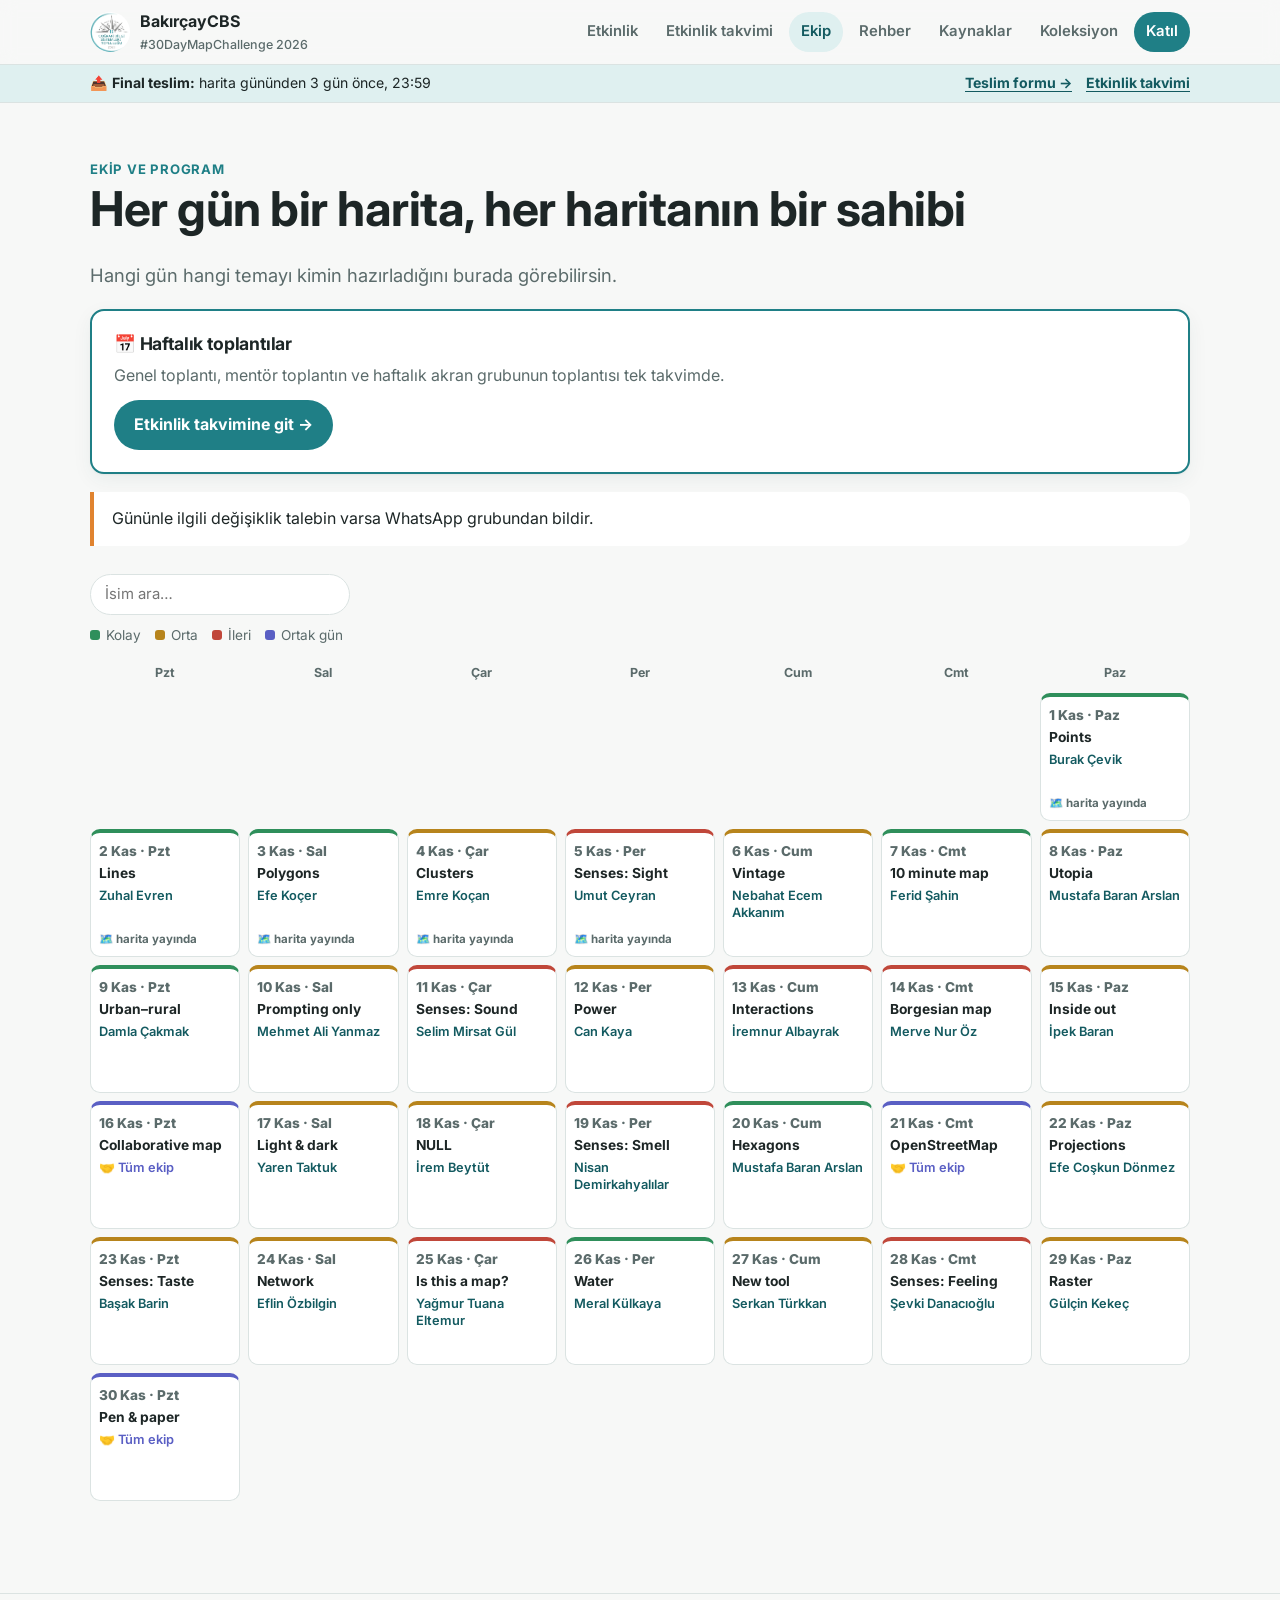
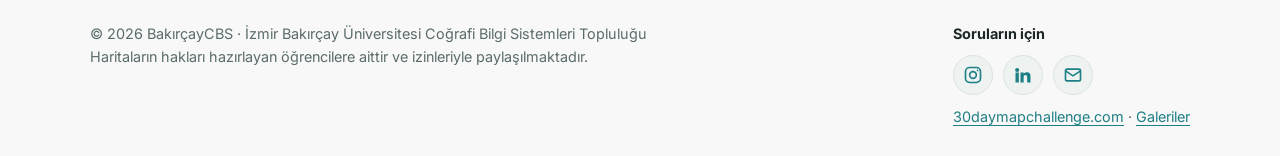
==== commit 32a396fe: "Güncelleme" ====
--- a/ekip.html
+++ b/ekip.html
@@ -8,7 +8,7 @@
   <link rel="icon" href="assets/logo.png">
   <link rel="preconnect" href="https://fonts.googleapis.com">
   <link href="https://fonts.googleapis.com/css2?family=Inter:wght@400;500;600;700;800&display=swap" rel="stylesheet">
-  <link rel="stylesheet" href="assets/style.css?v=202610311930">
+  <link rel="stylesheet" href="assets/style.css?v=202611031200">
 </head>
 <body data-page="ekip">
   <header id="site-header"></header>
@@ -51,11 +51,11 @@
   </dialog>
 
   <footer id="site-footer"></footer>
-  <script src="assets/data.js?v=202610311930"></script>
-  <script src="assets/ornekler.js?v=202610311930"></script>
-  <script src="assets/ekip.js?v=202610311930"></script>
-  <script src="assets/_yerel_notlar.js?v=202610311930" onerror="this.remove()"></script>
-  <script src="assets/site.js?v=202610311930"></script>
-  <script src="assets/ekip-sayfa.js?v=202610311930"></script>
+  <script src="assets/data.js?v=202611031200"></script>
+  <script src="assets/ornekler.js?v=202611031200"></script>
+  <script src="assets/ekip.js?v=202611031200"></script>
+  <script src="assets/_yerel_notlar.js?v=202611031200" onerror="this.remove()"></script>
+  <script src="assets/site.js?v=202611031200"></script>
+  <script src="assets/ekip-sayfa.js?v=202611031200"></script>
 </body>
 </html>
--- a/assets/style.css
+++ b/assets/style.css
@@ -433,6 +433,11 @@
 .akran-tablo .uyeler { display: block; font-size: .72rem; color: var(--muted); margin-top: 3px; }
 .akran-tablo .katilmayan { display: block; font-size: .76rem; color: var(--hard); font-weight: 600; }
 .durum.eksik { color: var(--hard); }
+.durum.bekliyor { color: var(--brand); display: inline-flex; align-items: center; gap: 6px; animation: bekliyor-yazi 2.4s ease-in-out infinite; }
+.durum.bekliyor::before { content: ""; width: 7px; height: 7px; border-radius: 50%; background: var(--brand); animation: bekliyor-nokta 2.4s ease-in-out infinite; }
+@keyframes bekliyor-yazi { 0%, 100% { opacity: 1; } 50% { opacity: .55; } }
+@keyframes bekliyor-nokta { 0%, 100% { opacity: 1; box-shadow: 0 0 0 0 color-mix(in srgb, var(--brand) 45%, transparent); } 50% { opacity: .35; box-shadow: 0 0 0 4px transparent; } }
+@media (prefers-reduced-motion: reduce) { .durum.bekliyor, .durum.bekliyor::before { animation: none; } }
 .tk-olay.eksikli small { color: var(--hard); font-weight: 600; }
 .hafta-sec button small { display: block; font-size: .7rem; font-weight: 500; opacity: .8; }
 .hafta-baslik { margin: 6px 0 4px; font-size: .92rem; }
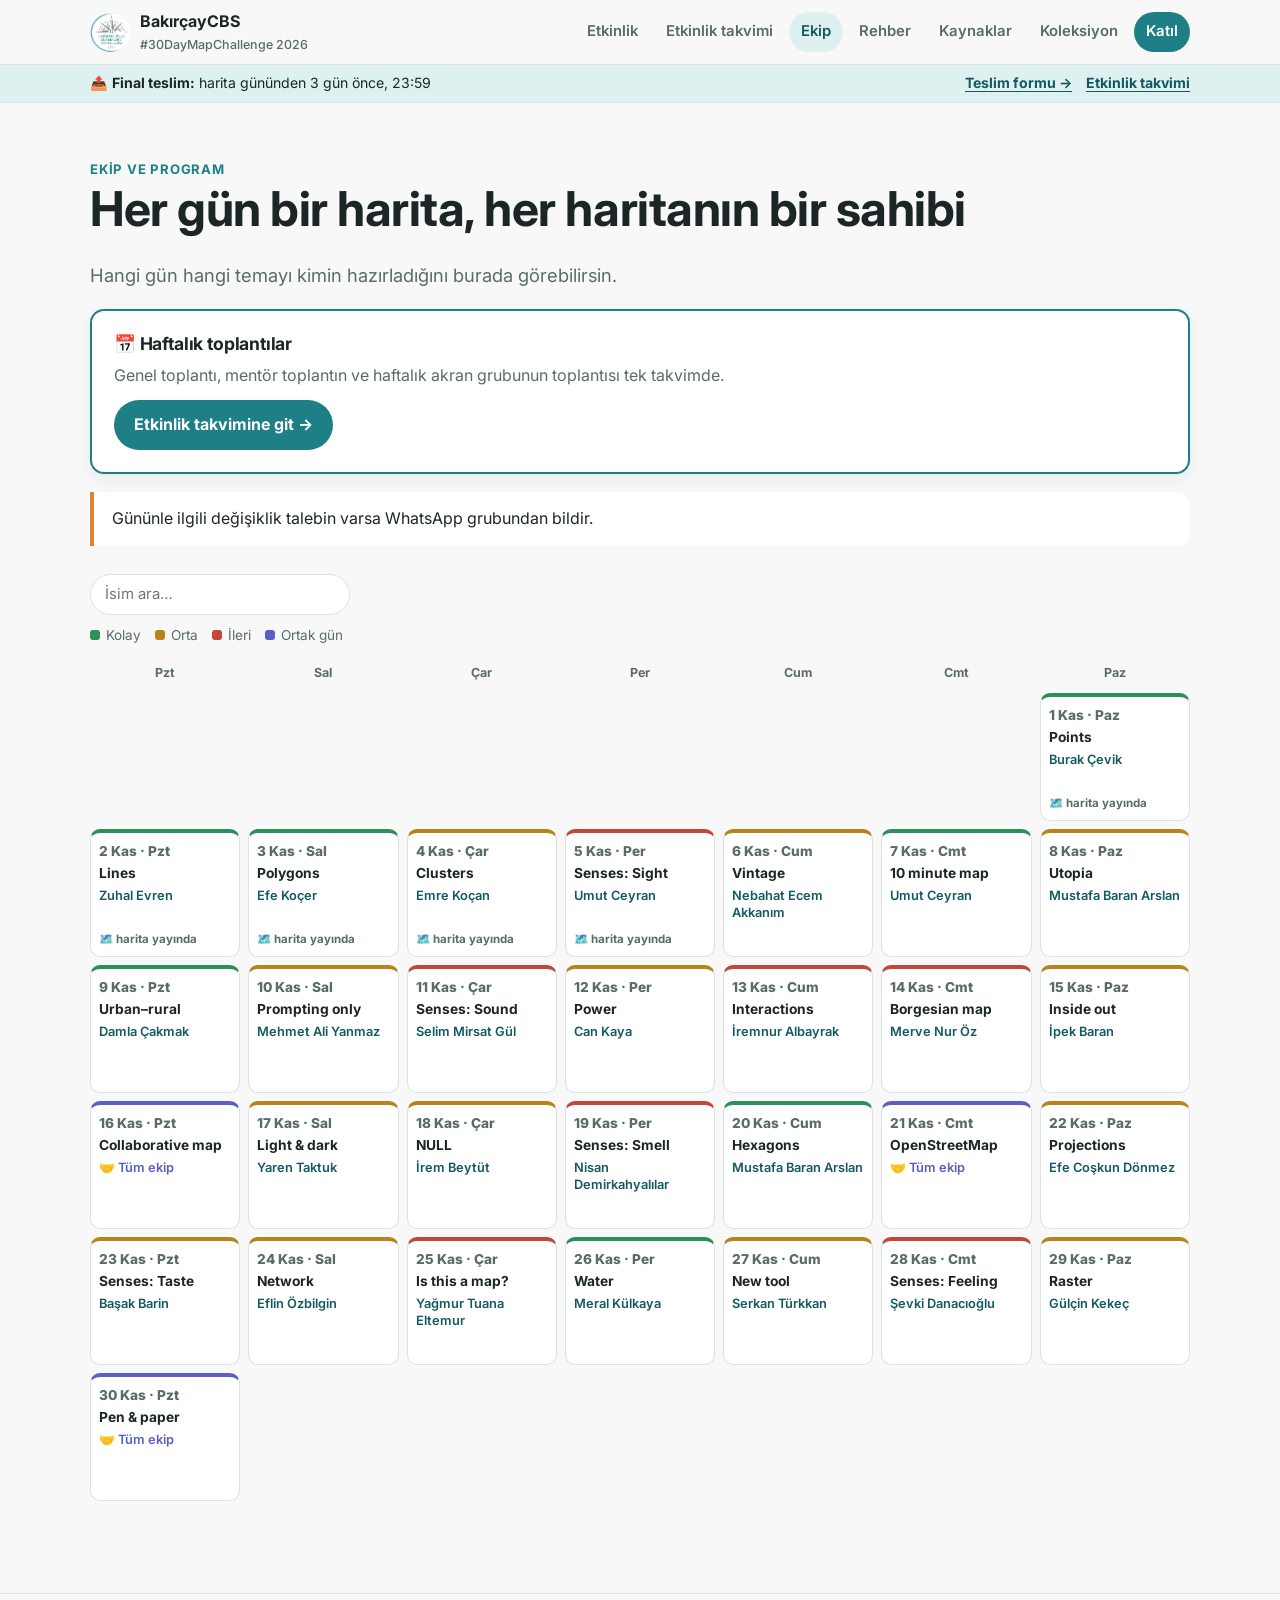
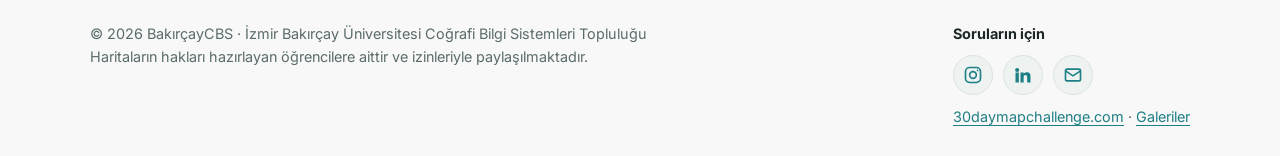
==== commit fae51759: "Güncelleme" ====
--- a/ekip.html
+++ b/ekip.html
@@ -8,7 +8,7 @@
   <link rel="icon" href="assets/logo.png">
   <link rel="preconnect" href="https://fonts.googleapis.com">
   <link href="https://fonts.googleapis.com/css2?family=Inter:wght@400;500;600;700;800&display=swap" rel="stylesheet">
-  <link rel="stylesheet" href="assets/style.css?v=202611031200">
+  <link rel="stylesheet" href="assets/style.css?v=202611041530">
 </head>
 <body data-page="ekip">
   <header id="site-header"></header>
@@ -51,11 +51,11 @@
   </dialog>
 
   <footer id="site-footer"></footer>
-  <script src="assets/data.js?v=202611031200"></script>
-  <script src="assets/ornekler.js?v=202611031200"></script>
-  <script src="assets/ekip.js?v=202611031200"></script>
-  <script src="assets/_yerel_notlar.js?v=202611031200" onerror="this.remove()"></script>
-  <script src="assets/site.js?v=202611031200"></script>
-  <script src="assets/ekip-sayfa.js?v=202611031200"></script>
+  <script src="assets/data.js?v=202611041530"></script>
+  <script src="assets/ornekler.js?v=202611041530"></script>
+  <script src="assets/ekip.js?v=202611041530"></script>
+  <script src="assets/_yerel_notlar.js?v=202611041530" onerror="this.remove()"></script>
+  <script src="assets/site.js?v=202611041530"></script>
+  <script src="assets/ekip-sayfa.js?v=202611041530"></script>
 </body>
 </html>
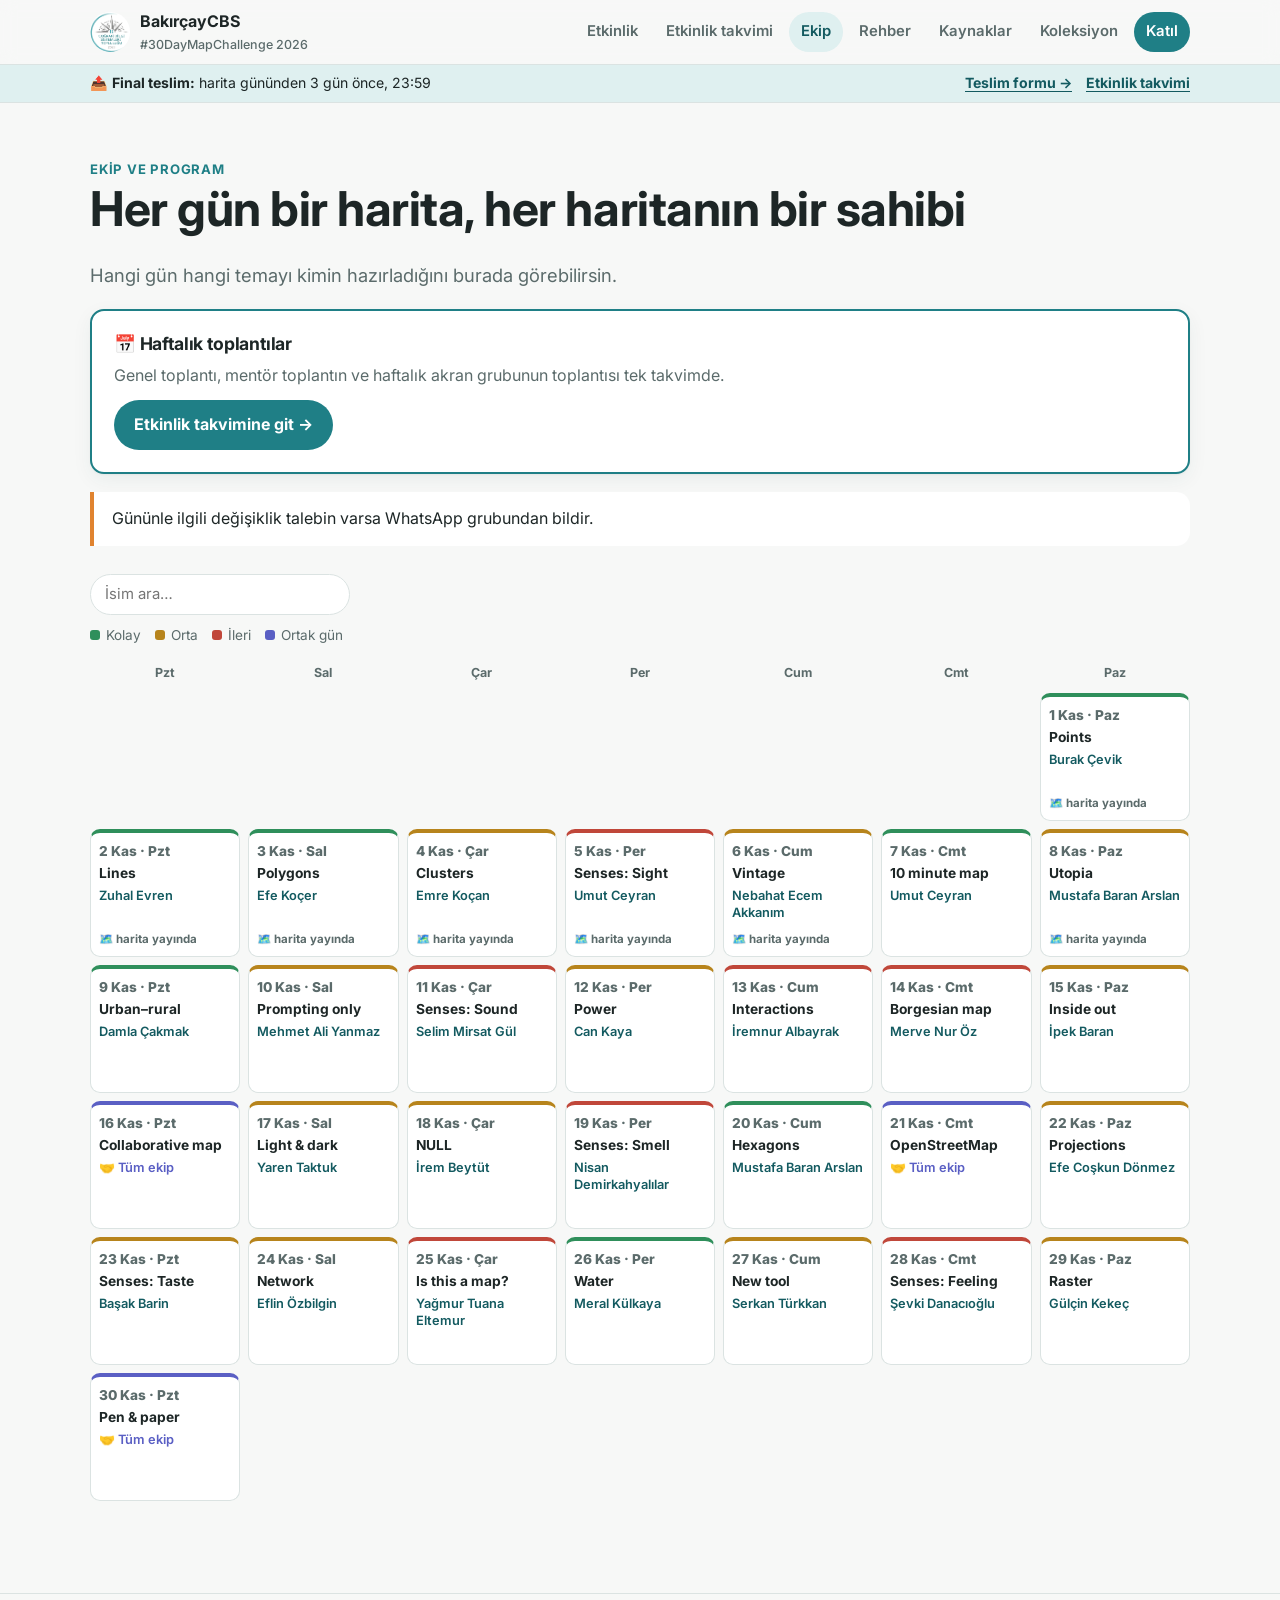
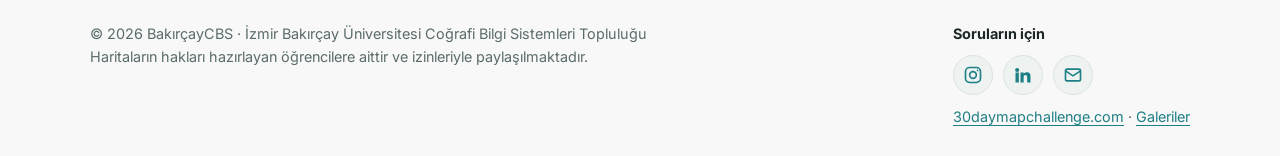
==== commit 1dc0ef4c: "Güncelleme" ====
--- a/ekip.html
+++ b/ekip.html
@@ -8,7 +8,7 @@
   <link rel="icon" href="assets/logo.png">
   <link rel="preconnect" href="https://fonts.googleapis.com">
   <link href="https://fonts.googleapis.com/css2?family=Inter:wght@400;500;600;700;800&display=swap" rel="stylesheet">
-  <link rel="stylesheet" href="assets/style.css?v=202611041530">
+  <link rel="stylesheet" href="assets/style.css?v=202611061000">
 </head>
 <body data-page="ekip">
   <header id="site-header"></header>
@@ -51,11 +51,11 @@
   </dialog>
 
   <footer id="site-footer"></footer>
-  <script src="assets/data.js?v=202611041530"></script>
-  <script src="assets/ornekler.js?v=202611041530"></script>
-  <script src="assets/ekip.js?v=202611041530"></script>
-  <script src="assets/_yerel_notlar.js?v=202611041530" onerror="this.remove()"></script>
-  <script src="assets/site.js?v=202611041530"></script>
-  <script src="assets/ekip-sayfa.js?v=202611041530"></script>
+  <script src="assets/data.js?v=202611061000"></script>
+  <script src="assets/ornekler.js?v=202611061000"></script>
+  <script src="assets/ekip.js?v=202611061000"></script>
+  <script src="assets/_yerel_notlar.js?v=202611061000" onerror="this.remove()"></script>
+  <script src="assets/site.js?v=202611061000"></script>
+  <script src="assets/ekip-sayfa.js?v=202611061000"></script>
 </body>
 </html>
